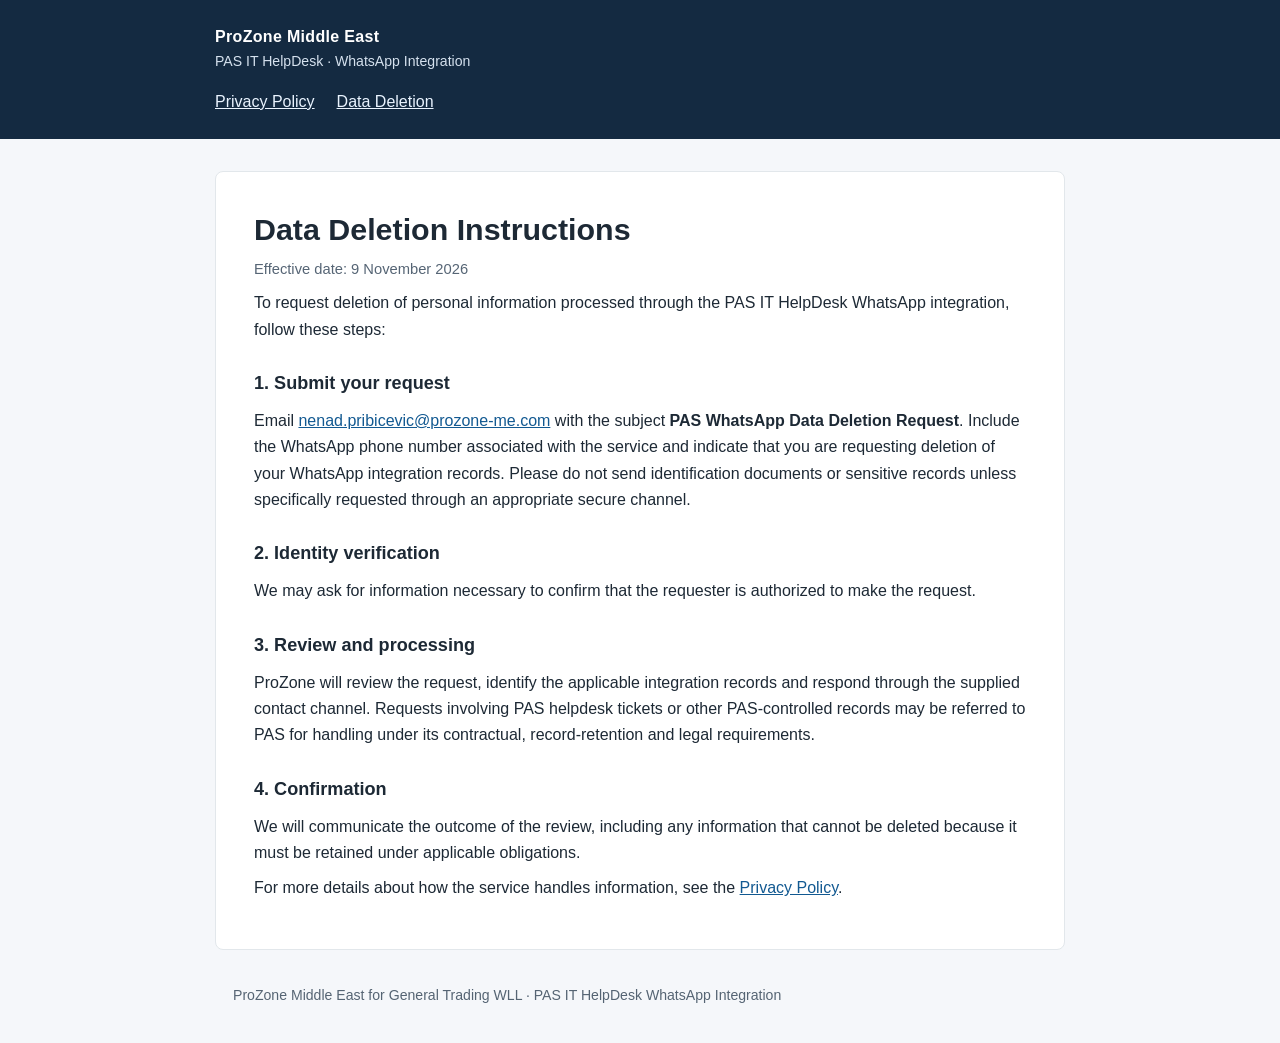
==== data-deletion.html @ 1fd91a79 "Add PAS WhatsApp privacy policy and data-deletion pages" ====
<!doctype html>
<html lang="en">
<head>
<meta charset="utf-8">
<meta name="viewport" content="width=device-width, initial-scale=1">
<meta name="description" content="Data deletion instructions for the PAS IT HelpDesk WhatsApp integration provided by ProZone Middle East.">
<title>Data Deletion Instructions | PAS IT HelpDesk WhatsApp</title>
<link rel="stylesheet" href="style.css">
</head>
<body>
<header><div class="inner"><div class="brand">ProZone Middle East</div><div class="subtitle">PAS IT HelpDesk · WhatsApp Integration</div><nav><a href="./">Privacy Policy</a><a href="data-deletion.html">Data Deletion</a></nav></div></header>
<main>
<h1>Data Deletion Instructions</h1>
<p class="muted">Effective date: 9 November 2026</p>
<p>To request deletion of personal information processed through the PAS IT HelpDesk WhatsApp integration, follow these steps:</p>
<h2>1. Submit your request</h2>
<p>Email <a href="mailto:nenad.pribicevic@prozone-me.com?subject=PAS%20WhatsApp%20Data%20Deletion%20Request">nenad.pribicevic@prozone-me.com</a> with the subject <strong>PAS WhatsApp Data Deletion Request</strong>. Include the WhatsApp phone number associated with the service and indicate that you are requesting deletion of your WhatsApp integration records. Please do not send identification documents or sensitive records unless specifically requested through an appropriate secure channel.</p>
<h2>2. Identity verification</h2>
<p>We may ask for information necessary to confirm that the requester is authorized to make the request.</p>
<h2>3. Review and processing</h2>
<p>ProZone will review the request, identify the applicable integration records and respond through the supplied contact channel. Requests involving PAS helpdesk tickets or other PAS-controlled records may be referred to PAS for handling under its contractual, record-retention and legal requirements.</p>
<h2>4. Confirmation</h2>
<p>We will communicate the outcome of the review, including any information that cannot be deleted because it must be retained under applicable obligations.</p>
<p>For more details about how the service handles information, see the <a href="./">Privacy Policy</a>.</p>
</main>
<footer>ProZone Middle East for General Trading WLL · PAS IT HelpDesk WhatsApp Integration</footer>
</body>
</html>
---- style.css ----
:root{color-scheme:light;font-family:Arial,Helvetica,sans-serif;font-size:16px;line-height:1.65;background:#f5f7fa;color:#1d2935}*{box-sizing:border-box}body{margin:0}header{background:#142a41;color:#fff;padding:24px 22px}header .inner{max-width:850px;margin:0 auto}header .brand{font-weight:700;letter-spacing:.02em}header .subtitle{font-size:.88rem;color:#d5e1ee}main{max-width:850px;margin:32px auto;padding:38px;background:#fff;border:1px solid #e2e7eb;border-radius:8px}h1{font-size:1.9rem;margin:0 0 4px;line-height:1.25}h2{font-size:1.13rem;margin:26px 0 6px}p,ul{margin:9px 0}ul{padding-left:23px}nav{margin-top:15px}nav a{color:#eaf4ff;margin-right:22px}main a{color:#125991}main a:hover,nav a:hover{text-decoration:underline}.muted{color:#566575;font-size:.92rem}.intro{font-size:1.05rem}footer{max-width:850px;margin:0 auto;padding:2px 18px 36px;color:#556473;font-size:.88rem}@media(max-width:900px){main{margin:0;border:0;border-radius:0;padding:28px 20px}}
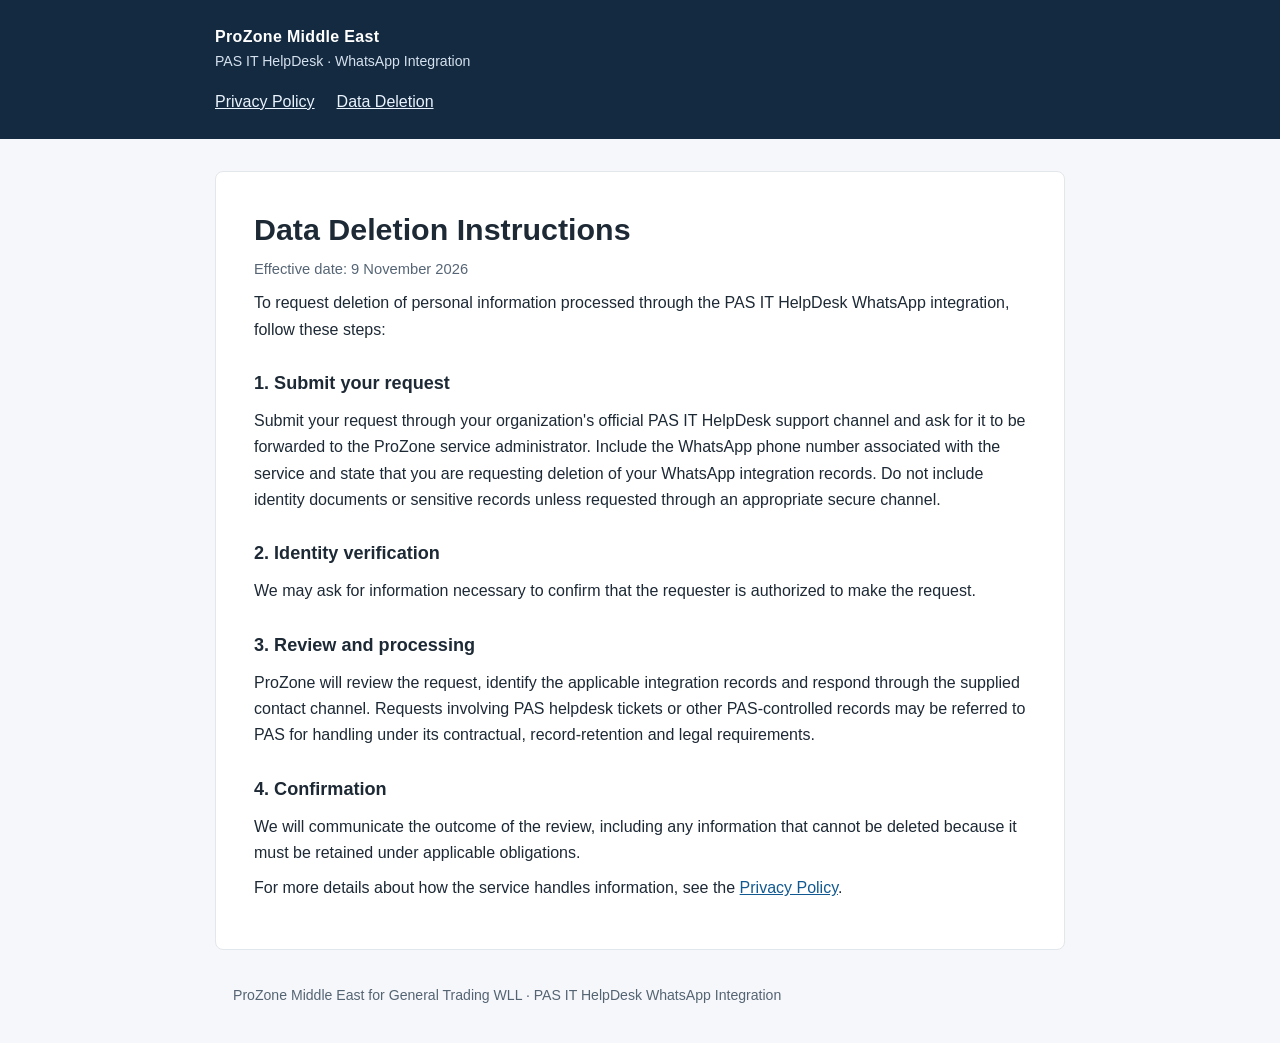
==== commit 07255403: "Remove personal contact email from PAS WhatsApp privacy pages" ====
--- a/data-deletion.html
+++ b/data-deletion.html
@@ -14,7 +14,7 @@
 <p class="muted">Effective date: 9 November 2026</p>
 <p>To request deletion of personal information processed through the PAS IT HelpDesk WhatsApp integration, follow these steps:</p>
 <h2>1. Submit your request</h2>
-<p>Email <a href="mailto:nenad.pribicevic@prozone-me.com?subject=PAS%20WhatsApp%20Data%20Deletion%20Request">nenad.pribicevic@prozone-me.com</a> with the subject <strong>PAS WhatsApp Data Deletion Request</strong>. Include the WhatsApp phone number associated with the service and indicate that you are requesting deletion of your WhatsApp integration records. Please do not send identification documents or sensitive records unless specifically requested through an appropriate secure channel.</p>
+<p>Submit your request through your organization's official PAS IT HelpDesk support channel and ask for it to be forwarded to the ProZone service administrator. Include the WhatsApp phone number associated with the service and state that you are requesting deletion of your WhatsApp integration records. Do not include identity documents or sensitive records unless requested through an appropriate secure channel.</p>
 <h2>2. Identity verification</h2>
 <p>We may ask for information necessary to confirm that the requester is authorized to make the request.</p>
 <h2>3. Review and processing</h2>
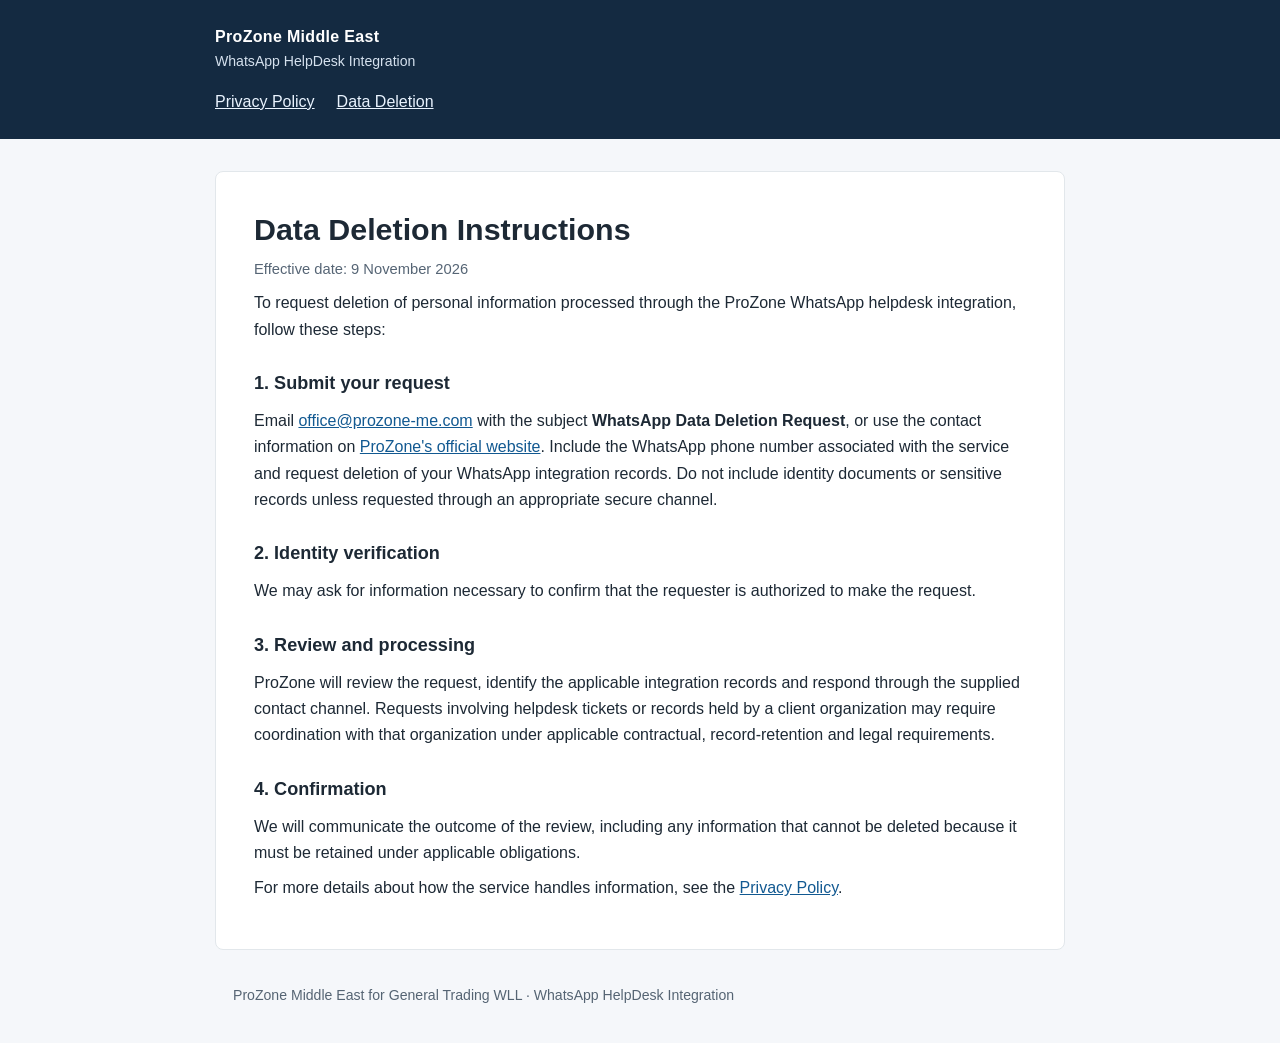
==== commit 622f565e: "Use ProZone official contact and remove client references from public policies" ====
--- a/data-deletion.html
+++ b/data-deletion.html
@@ -3,26 +3,26 @@
 <head>
 <meta charset="utf-8">
 <meta name="viewport" content="width=device-width, initial-scale=1">
-<meta name="description" content="Data deletion instructions for the PAS IT HelpDesk WhatsApp integration provided by ProZone Middle East.">
-<title>Data Deletion Instructions | PAS IT HelpDesk WhatsApp</title>
+<meta name="description" content="Data deletion instructions for the ProZone Middle East WhatsApp helpdesk integration.">
+<title>Data Deletion Instructions | ProZone WhatsApp HelpDesk</title>
 <link rel="stylesheet" href="style.css">
 </head>
 <body>
-<header><div class="inner"><div class="brand">ProZone Middle East</div><div class="subtitle">PAS IT HelpDesk · WhatsApp Integration</div><nav><a href="./">Privacy Policy</a><a href="data-deletion.html">Data Deletion</a></nav></div></header>
+<header><div class="inner"><div class="brand">ProZone Middle East</div><div class="subtitle">WhatsApp HelpDesk Integration</div><nav><a href="./">Privacy Policy</a><a href="data-deletion.html">Data Deletion</a></nav></div></header>
 <main>
 <h1>Data Deletion Instructions</h1>
 <p class="muted">Effective date: 9 November 2026</p>
-<p>To request deletion of personal information processed through the PAS IT HelpDesk WhatsApp integration, follow these steps:</p>
+<p>To request deletion of personal information processed through the ProZone WhatsApp helpdesk integration, follow these steps:</p>
 <h2>1. Submit your request</h2>
-<p>Submit your request through your organization's official PAS IT HelpDesk support channel and ask for it to be forwarded to the ProZone service administrator. Include the WhatsApp phone number associated with the service and state that you are requesting deletion of your WhatsApp integration records. Do not include identity documents or sensitive records unless requested through an appropriate secure channel.</p>
+<p>Email <a href="mailto:office@prozone-me.com?subject=WhatsApp%20Data%20Deletion%20Request">office@prozone-me.com</a> with the subject <strong>WhatsApp Data Deletion Request</strong>, or use the contact information on <a href="https://www.prozone-me.com/">ProZone's official website</a>. Include the WhatsApp phone number associated with the service and request deletion of your WhatsApp integration records. Do not include identity documents or sensitive records unless requested through an appropriate secure channel.</p>
 <h2>2. Identity verification</h2>
 <p>We may ask for information necessary to confirm that the requester is authorized to make the request.</p>
 <h2>3. Review and processing</h2>
-<p>ProZone will review the request, identify the applicable integration records and respond through the supplied contact channel. Requests involving PAS helpdesk tickets or other PAS-controlled records may be referred to PAS for handling under its contractual, record-retention and legal requirements.</p>
+<p>ProZone will review the request, identify the applicable integration records and respond through the supplied contact channel. Requests involving helpdesk tickets or records held by a client organization may require coordination with that organization under applicable contractual, record-retention and legal requirements.</p>
 <h2>4. Confirmation</h2>
 <p>We will communicate the outcome of the review, including any information that cannot be deleted because it must be retained under applicable obligations.</p>
 <p>For more details about how the service handles information, see the <a href="./">Privacy Policy</a>.</p>
 </main>
-<footer>ProZone Middle East for General Trading WLL · PAS IT HelpDesk WhatsApp Integration</footer>
+<footer>ProZone Middle East for General Trading WLL · WhatsApp HelpDesk Integration</footer>
 </body>
 </html>
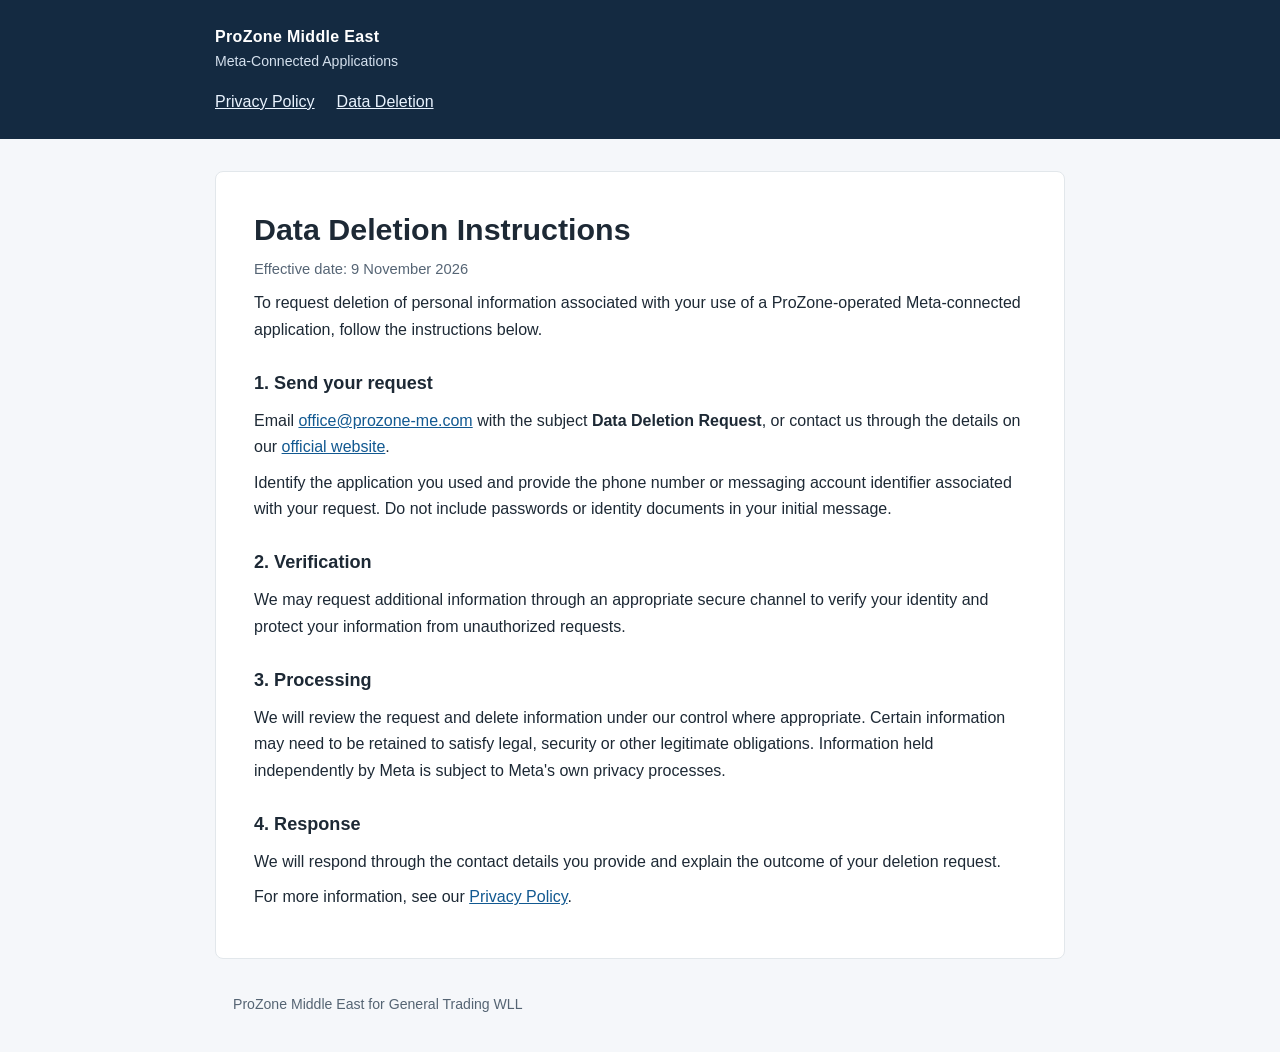
==== commit b3961b44: "Rewrite public policies as generic ProZone Meta app privacy and deletion documents" ====
--- a/data-deletion.html
+++ b/data-deletion.html
@@ -3,26 +3,27 @@
 <head>
 <meta charset="utf-8">
 <meta name="viewport" content="width=device-width, initial-scale=1">
-<meta name="description" content="Data deletion instructions for the ProZone Middle East WhatsApp helpdesk integration.">
-<title>Data Deletion Instructions | ProZone WhatsApp HelpDesk</title>
+<meta name="description" content="Data Deletion Instructions for ProZone Middle East's Meta-connected applications.">
+<title>Data Deletion Instructions | ProZone Middle East</title>
 <link rel="stylesheet" href="style.css">
 </head>
 <body>
-<header><div class="inner"><div class="brand">ProZone Middle East</div><div class="subtitle">WhatsApp HelpDesk Integration</div><nav><a href="./">Privacy Policy</a><a href="data-deletion.html">Data Deletion</a></nav></div></header>
+<header><div class="inner"><div class="brand">ProZone Middle East</div><div class="subtitle">Meta-Connected Applications</div><nav><a href="./">Privacy Policy</a><a href="data-deletion.html">Data Deletion</a></nav></div></header>
 <main>
 <h1>Data Deletion Instructions</h1>
 <p class="muted">Effective date: 9 November 2026</p>
-<p>To request deletion of personal information processed through the ProZone WhatsApp helpdesk integration, follow these steps:</p>
-<h2>1. Submit your request</h2>
-<p>Email <a href="mailto:office@prozone-me.com?subject=WhatsApp%20Data%20Deletion%20Request">office@prozone-me.com</a> with the subject <strong>WhatsApp Data Deletion Request</strong>, or use the contact information on <a href="https://www.prozone-me.com/">ProZone's official website</a>. Include the WhatsApp phone number associated with the service and request deletion of your WhatsApp integration records. Do not include identity documents or sensitive records unless requested through an appropriate secure channel.</p>
-<h2>2. Identity verification</h2>
-<p>We may ask for information necessary to confirm that the requester is authorized to make the request.</p>
-<h2>3. Review and processing</h2>
-<p>ProZone will review the request, identify the applicable integration records and respond through the supplied contact channel. Requests involving helpdesk tickets or records held by a client organization may require coordination with that organization under applicable contractual, record-retention and legal requirements.</p>
-<h2>4. Confirmation</h2>
-<p>We will communicate the outcome of the review, including any information that cannot be deleted because it must be retained under applicable obligations.</p>
-<p>For more details about how the service handles information, see the <a href="./">Privacy Policy</a>.</p>
+<p>To request deletion of personal information associated with your use of a ProZone-operated Meta-connected application, follow the instructions below.</p>
+<h2>1. Send your request</h2>
+<p>Email <a href="mailto:office@prozone-me.com?subject=Data%20Deletion%20Request">office@prozone-me.com</a> with the subject <strong>Data Deletion Request</strong>, or contact us through the details on our <a href="https://www.prozone-me.com/">official website</a>.</p>
+<p>Identify the application you used and provide the phone number or messaging account identifier associated with your request. Do not include passwords or identity documents in your initial message.</p>
+<h2>2. Verification</h2>
+<p>We may request additional information through an appropriate secure channel to verify your identity and protect your information from unauthorized requests.</p>
+<h2>3. Processing</h2>
+<p>We will review the request and delete information under our control where appropriate. Certain information may need to be retained to satisfy legal, security or other legitimate obligations. Information held independently by Meta is subject to Meta's own privacy processes.</p>
+<h2>4. Response</h2>
+<p>We will respond through the contact details you provide and explain the outcome of your deletion request.</p>
+<p>For more information, see our <a href="./">Privacy Policy</a>.</p>
 </main>
-<footer>ProZone Middle East for General Trading WLL · WhatsApp HelpDesk Integration</footer>
+<footer>ProZone Middle East for General Trading WLL</footer>
 </body>
 </html>
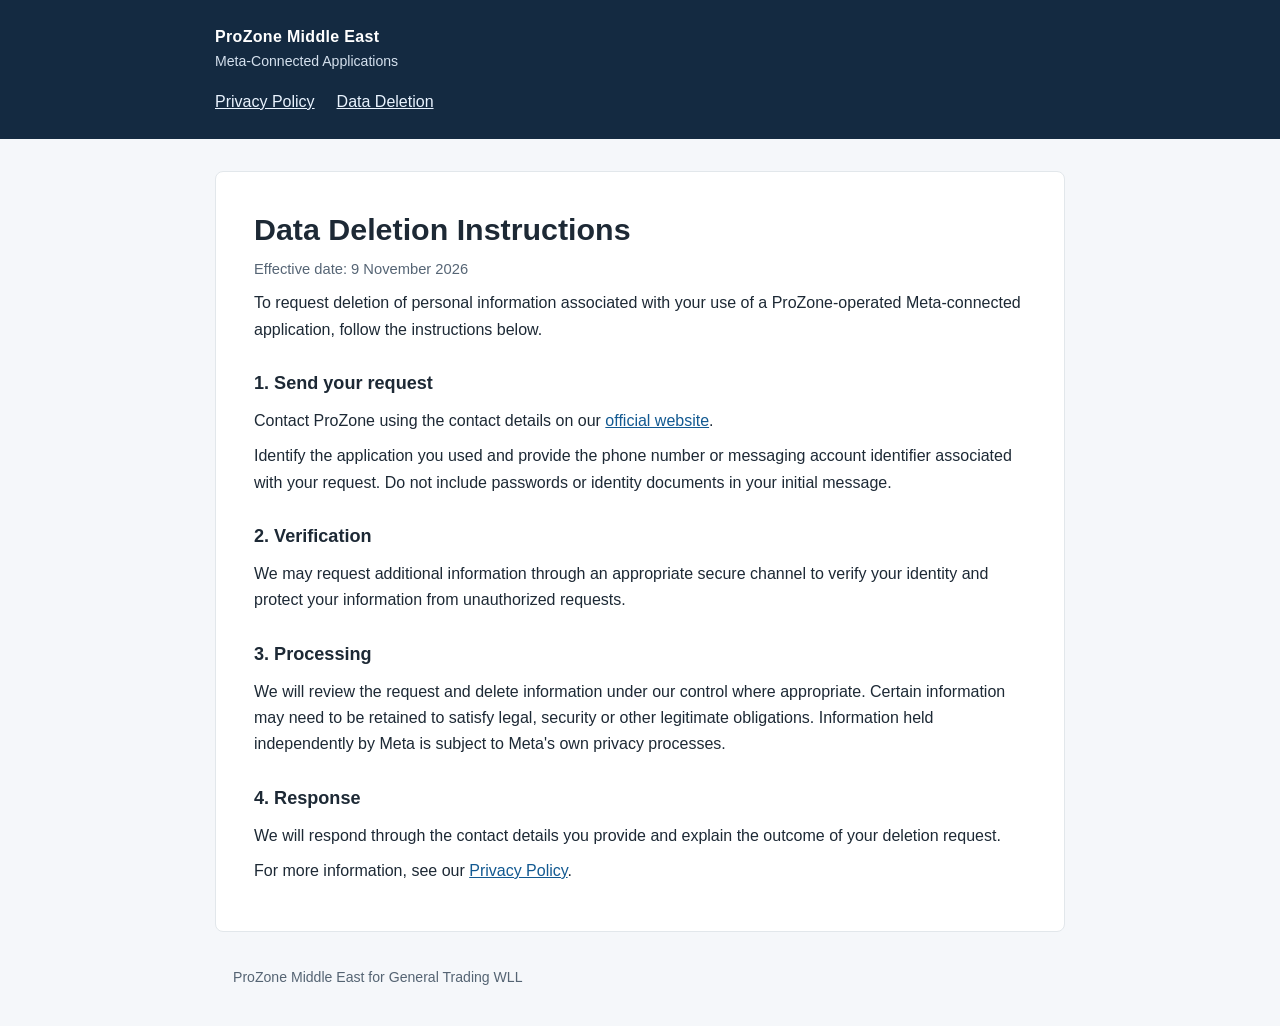
==== commit e9c0f3f2: "Remove all email addresses from public policy pages and README" ====
--- a/data-deletion.html
+++ b/data-deletion.html
@@ -14,7 +14,7 @@
 <p class="muted">Effective date: 9 November 2026</p>
 <p>To request deletion of personal information associated with your use of a ProZone-operated Meta-connected application, follow the instructions below.</p>
 <h2>1. Send your request</h2>
-<p>Email <a href="mailto:office@prozone-me.com?subject=Data%20Deletion%20Request">office@prozone-me.com</a> with the subject <strong>Data Deletion Request</strong>, or contact us through the details on our <a href="https://www.prozone-me.com/">official website</a>.</p>
+<p>Contact ProZone using the contact details on our <a href="https://www.prozone-me.com/">official website</a>.</p>
 <p>Identify the application you used and provide the phone number or messaging account identifier associated with your request. Do not include passwords or identity documents in your initial message.</p>
 <h2>2. Verification</h2>
 <p>We may request additional information through an appropriate secure channel to verify your identity and protect your information from unauthorized requests.</p>
